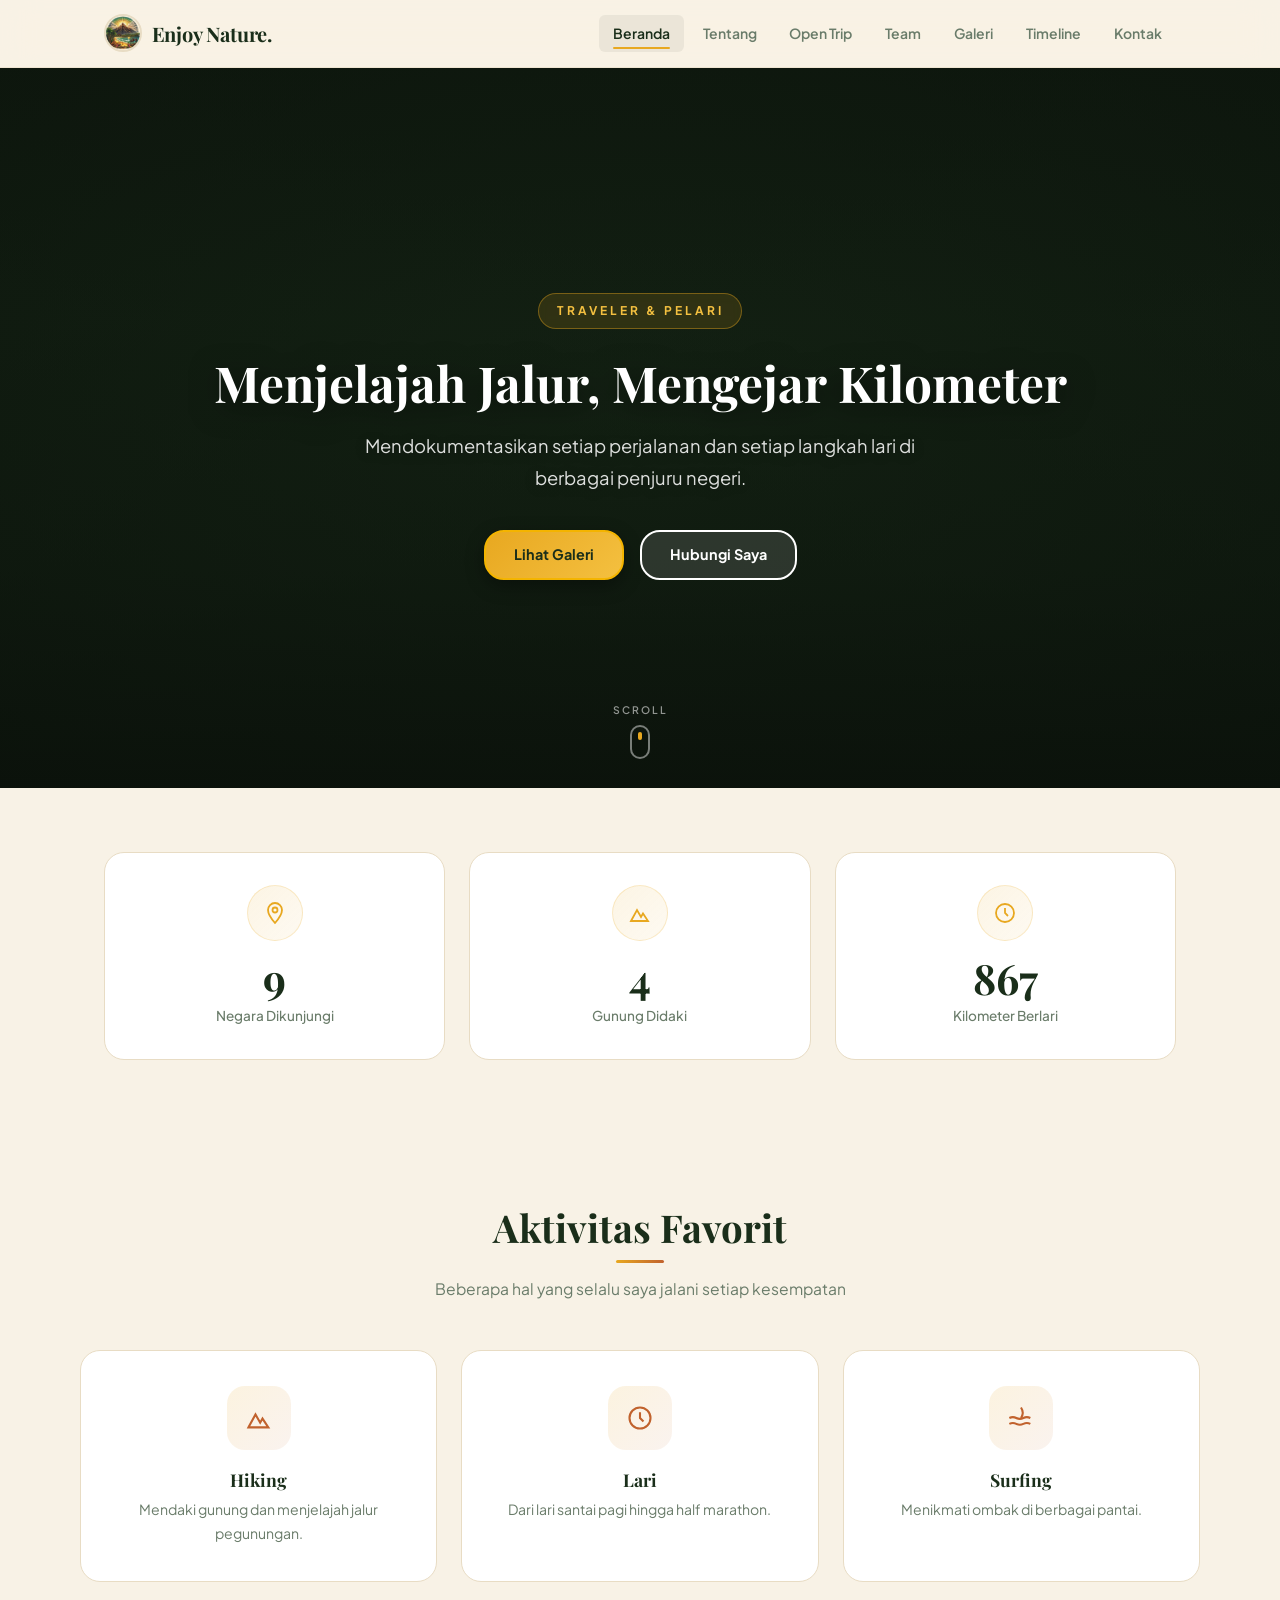
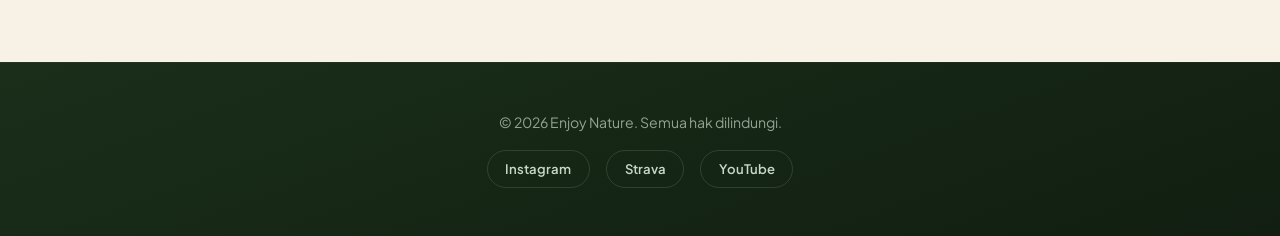
==== index.html @ 63aad347 "Add files via upload" ====
<!DOCTYPE html>
<html lang="id">
<head>
  <meta charset="UTF-8" />
  <meta name="viewport" content="width=device-width, initial-scale=1.0" />
  <title>Beranda | Enjoy Nature</title>
  <link rel="icon" type="image/png" href="assets/images/logo.png" />
  <link rel="stylesheet" href="assets/css/style.css" />
</head>
<body>

  <header class="navbar">
    <div class="container">
      <a href="index.html" class="logo"><img src="assets/images/logo.png" alt="Logo Enjoy Nature" />Enjoy Nature.</a>
      <nav>
        <ul>
          <li><a href="index.html" class="active">Beranda</a></li>
          <li><a href="about.html">Tentang</a></li>
          <li><a href="open-trip.html">Open Trip</a></li>
          <li><a href="team.html">Team</a></li>
          <li><a href="gallery.html">Galeri</a></li>
          <li><a href="timeline.html">Timeline</a></li>
          <li><a href="contact.html">Kontak</a></li>
        </ul>
      </nav>
      <button class="nav-toggle" aria-label="Buka menu" aria-expanded="false"></button>
    </div>
  </header>

  <section class="hero">
    <video class="hero-video" src="assets/videos/video1.mp4" autoplay muted loop playsinline></video>
    <div class="hero-overlay"></div>

    <div class="hero-content">
      <p class="eyebrow">Traveler &amp; Pelari</p>
      <h1>Menjelajah Jalur, Mengejar Kilometer</h1>
      <p class="subtitle">
        Mendokumentasikan setiap perjalanan dan setiap langkah lari di berbagai penjuru negeri.
      </p>
      <div class="hero-actions">
        <a href="gallery.html" class="btn btn-primary">Lihat Galeri</a>
        <a href="contact.html" class="btn btn-secondary">Hubungi Saya</a>
      </div>
    </div>

    <div class="hero-scroll">
      <span>Scroll</span>
      <div class="hero-scroll-dot"></div>
    </div>
  </section>

  <section class="stats fade-in">
    <div class="stat-card">
      <div class="stat-icon">
        <svg viewBox="0 0 24 24"><path d="M12 2a7 7 0 0 0-7 7c0 5 7 13 7 13s7-8 7-13a7 7 0 0 0-7-7z"/><circle cx="12" cy="9" r="2.5"/></svg>
      </div>
      <div class="stat-number" data-target="14">0</div>
      <div class="stat-label">Negara Dikunjungi</div>
    </div>
    <div class="stat-card">
      <div class="stat-icon">
        <svg viewBox="0 0 24 24"><path d="M3 20l6-11 4 7 2-3.5L20 20H3z"/></svg>
      </div>
      <div class="stat-number" data-target="7">0</div>
      <div class="stat-label">Gunung Didaki</div>
    </div>
    <div class="stat-card">
      <div class="stat-icon">
        <svg viewBox="0 0 24 24"><circle cx="12" cy="12" r="9"/><path d="M12 7v5l3 3"/></svg>
      </div>
      <div class="stat-number" data-target="1250">0</div>
      <div class="stat-label">Kilometer Berlari</div>
    </div>
  </section>

  <section class="section">
    <div class="section-title fade-in">
      <h2>Aktivitas Favorit</h2>
      <p>Beberapa hal yang selalu saya jalani setiap kesempatan</p>
    </div>
    <div class="cards-grid fade-in">
      <div class="card">
        <div class="card-icon">
          <svg viewBox="0 0 24 24"><path d="M3 20l6-11 4 7 2-3.5L20 20H3z"/></svg>
        </div>
        <h3>Hiking</h3>
        <p>Mendaki gunung dan menjelajah jalur pegunungan.</p>
      </div>
      <div class="card">
        <div class="card-icon">
          <svg viewBox="0 0 24 24"><circle cx="12" cy="12" r="9"/><path d="M12 7v5l3 3"/></svg>
        </div>
        <h3>Lari</h3>
        <p>Dari lari santai pagi hingga half marathon.</p>
      </div>
      <div class="card">
        <div class="card-icon">
          <svg viewBox="0 0 24 24"><path d="M2 17c2-1 4-1 6 0s4 1 6 0 4-1 6 0"/><path d="M2 12c2-1 4-1 6 0s4 1 6 0 4-1 6 0"/><path d="M12 3c2 3 2 6 0 9"/></svg>
        </div>
        <h3>Surfing</h3>
        <p>Menikmati ombak di berbagai pantai.</p>
      </div>
    </div>
  </section>

  <footer>
    <p>&copy; 2026 Enjoy Nature. Semua hak dilindungi.</p>
    <div class="social-links">
      <a href="#">Instagram</a>
      <a href="#">Strava</a>
      <a href="#">YouTube</a>
    </div>
  </footer>

  <script src="assets/js/script.js"></script>
</body>
</html>
---- assets/css/style.css ----
/* ============================================================
   ENJOY NATURE — Professional UI v2.0
   ============================================================ */

/* ---------- GOOGLE FONTS IMPORT ---------- */
@import url('https://fonts.googleapis.com/css2?family=Playfair+Display:wght@600;700&family=Plus+Jakarta+Sans:wght@400;500;600;700&display=swap');

/* ---------- DESIGN TOKENS ---------- */
:root {
  /* Core palette */
  --forest:       #1a2e1a;   /* deep forest — surfaces */
  --forest-mid:   #2c4a2c;   /* mid forest — cards */
  --forest-light: #3d6b3d;   /* lighter forest — borders */
  --moss:         #5c7a5c;   /* moss green — muted elements */
  --gold:         #e8a820;   /* warm gold — primary CTA */
  --gold-light:   #f4c040;   /* lighter gold — hover */
  --clay:         #c1622d;   /* clay orange — secondary CTA */
  --clay-light:   #d97b40;   /* lighter clay */
  --cream:        #f8f2e6;   /* warm cream — light backgrounds */
  --cream-mid:    #f0e8d4;   /* slightly deeper cream */
  --sand:         #e8dcc4;   /* warm sand — borders in light mode */
  --text-dark:    #1a2e1a;   /* primary text */
  --text-muted:   #6a7c6a;   /* secondary text */
  --text-light:   #c8d8c8;   /* light text on dark */
  --white:        #ffffff;

  /* Typography */
  --font-display: 'Playfair Display', Georgia, serif;
  --font-body:    'Plus Jakarta Sans', 'Segoe UI', sans-serif;

  /* Spacing & Shape */
  --radius-sm:  6px;
  --radius:     12px;
  --radius-lg:  20px;
  --radius-xl:  32px;
  --max-width:  1120px;

  /* Transitions */
  --ease-out:   cubic-bezier(0.22, 1, 0.36, 1);
  --ease-spring: cubic-bezier(0.34, 1.56, 0.64, 1);
  --t-fast:     0.18s;
  --t-med:      0.32s;
  --t-slow:     0.55s;

  /* Shadows */
  --shadow-sm:  0 2px 8px rgba(26, 46, 26, 0.10);
  --shadow-md:  0 8px 24px rgba(26, 46, 26, 0.15);
  --shadow-lg:  0 20px 50px rgba(26, 46, 26, 0.22);
  --shadow-glow: 0 0 30px rgba(232, 168, 32, 0.25);

  /* ---- Backward-compatible aliases ----
     Beberapa halaman (mis. team.html, about.html, open-trip.html) punya
     <style> inline yang masih memakai nama variabel versi lama.
     Alias ini memastikan halaman tersebut tetap tampil benar tanpa
     perlu diedit satu per satu. */
  --color-dark:      var(--text-dark);
  --color-forest:    var(--forest);
  --color-moss:      var(--moss);
  --color-sand:      var(--sand);
  --color-cream:     var(--cream);
  --color-clay:      var(--clay);
  --color-clay-dark: var(--clay-light);
  --color-muted:     var(--text-muted);
  --color-border:    var(--sand);
  --transition:      var(--t-med) var(--ease-out);
  --font-heading:    var(--font-display);
}

/* ---------- RESET ---------- */
*, *::before, *::after { margin: 0; padding: 0; box-sizing: border-box; }

html { scroll-behavior: smooth; }

body {
  font-family: var(--font-body);
  background-color: var(--cream);
  color: var(--text-dark);
  line-height: 1.65;
  overflow-x: hidden;
  -webkit-font-smoothing: antialiased;
}

img   { max-width: 100%; display: block; }
a     { text-decoration: none; color: inherit; }
ul    { list-style: none; }
button { font-family: var(--font-body); }

.container {
  max-width: var(--max-width);
  margin: 0 auto;
  padding: 0 1.5rem;
}

h1, h2, h3 {
  font-family: var(--font-display);
  color: var(--forest);
  line-height: 1.2;
}


/* ============================================================
   NAVBAR
   ============================================================ */
.navbar {
  position: sticky;
  top: 0;
  z-index: 200;
  background-color: rgba(248, 242, 230, 0.82);
  backdrop-filter: blur(18px) saturate(160%);
  -webkit-backdrop-filter: blur(18px) saturate(160%);
  border-bottom: 1px solid rgba(232, 220, 196, 0.6);
  transition: background-color var(--t-med) var(--ease-out),
              box-shadow var(--t-med) var(--ease-out);
}

.navbar.scrolled {
  background-color: rgba(248, 242, 230, 0.96);
  box-shadow: var(--shadow-md);
}

.navbar .container {
  display: flex;
  align-items: center;
  justify-content: space-between;
  padding: 0.9rem 1.5rem;
}

/* Logo */
.navbar .logo {
  font-family: var(--font-display);
  font-weight: 700;
  font-size: 1.25rem;
  color: var(--forest);
  display: flex;
  align-items: center;
  gap: 0.6rem;
  letter-spacing: -0.01em;
  transition: opacity var(--t-fast);
}
.navbar .logo:hover { opacity: 0.8; }

.navbar .logo img {
  width: 38px;
  height: 38px;
  border-radius: 50%;
  object-fit: cover;
  border: 2px solid var(--sand);
}

/* Nav links */
.navbar nav ul {
  display: flex;
  align-items: center;
  gap: 0.25rem;
}

.navbar nav a {
  display: inline-block;
  padding: 0.45rem 0.9rem;
  border-radius: var(--radius-sm);
  font-size: 0.875rem;
  font-weight: 600;
  color: var(--text-muted);
  transition: color var(--t-fast), background-color var(--t-fast);
  position: relative;
}

.navbar nav a::after {
  content: '';
  position: absolute;
  bottom: 3px;
  left: 0.9rem;
  right: 0.9rem;
  height: 2px;
  background-color: var(--gold);
  border-radius: 1px;
  transform: scaleX(0);
  transform-origin: left;
  transition: transform var(--t-med) var(--ease-out);
}

.navbar nav a:hover,
.navbar nav a.active {
  color: var(--forest);
  background-color: rgba(26, 46, 26, 0.06);
}

.navbar nav a.active::after,
.navbar nav a:hover::after {
  transform: scaleX(1);
}

/* Hamburger */
.nav-toggle {
  display: none;
  flex-direction: column;
  gap: 5px;
  background: none;
  border: none;
  cursor: pointer;
  padding: 6px;
  border-radius: var(--radius-sm);
  transition: background-color var(--t-fast);
}

.nav-toggle:hover { background-color: rgba(26, 46, 26, 0.08); }

.nav-toggle span {
  display: block;
  width: 22px;
  height: 2px;
  background-color: var(--forest);
  border-radius: 2px;
  transition: transform var(--t-med) var(--ease-out),
              opacity var(--t-med),
              width var(--t-med);
}

.nav-toggle.active span:nth-child(1) { transform: translateY(7px) rotate(45deg); }
.nav-toggle.active span:nth-child(2) { opacity: 0; width: 0; }
.nav-toggle.active span:nth-child(3) { transform: translateY(-7px) rotate(-45deg); }


/* ============================================================
   BUTTONS
   ============================================================ */
.btn {
  display: inline-flex;
  align-items: center;
  gap: 0.5rem;
  padding: 0.72rem 1.75rem;
  border-radius: var(--radius-lg);
  font-family: var(--font-body);
  font-weight: 700;
  font-size: 0.9rem;
  transition: all var(--t-med) var(--ease-out);
  border: 2px solid transparent;
  cursor: pointer;
  position: relative;
  overflow: hidden;
}

.btn::before {
  content: '';
  position: absolute;
  inset: 0;
  background: rgba(255, 255, 255, 0.15);
  opacity: 0;
  transition: opacity var(--t-fast);
}
.btn:hover::before { opacity: 1; }

.btn-primary {
  background: linear-gradient(135deg, var(--gold) 0%, var(--gold-light) 100%);
  color: var(--forest);
  box-shadow: 0 4px 16px rgba(232, 168, 32, 0.35);
}
.btn-primary:hover {
  transform: translateY(-2px);
  box-shadow: 0 8px 28px rgba(232, 168, 32, 0.5);
}

.btn-secondary {
  background-color: transparent;
  border-color: rgba(255,255,255,0.5);
  color: var(--white);
}
.btn-secondary:hover {
  background-color: rgba(255,255,255,0.15);
  border-color: rgba(255,255,255,0.9);
  transform: translateY(-2px);
}


/* ============================================================
   HERO
   ============================================================ */
.hero {
  position: relative;
  isolation: isolate;
  overflow: hidden;
  color: var(--white);
  height: 80vh;
  min-height: 560px;
  max-height: 760px;
  display: flex;
  flex-direction: column;
  align-items: center;
  justify-content: space-between;
  text-align: center;
  padding: 6.5rem 1.5rem 1.8rem;
  background-color: var(--forest);
}

.hero-content {
  display: flex;
  flex-direction: column;
  align-items: center;
  margin: auto 0;
}

.hero-video {
  position: absolute;
  inset: 0;
  width: 100%;
  height: 100%;
  object-fit: cover;
  object-position: center center;
  z-index: 0;
  filter: saturate(1.05);
  transform: scale(1.04);
  transition: transform 9s linear;
}

body.loaded .hero-video { transform: scale(1); }

.hero-overlay {
  position: absolute;
  inset: 0;
  z-index: 1;
  background:
    linear-gradient(to bottom,
      rgba(10, 16, 10, 0.55) 0%,
      rgba(10, 16, 10, 0.35) 35%,
      rgba(10, 16, 10, 0.5) 70%,
      rgba(10, 16, 10, 0.85) 100%),
    radial-gradient(ellipse at center,
      rgba(10, 16, 10, 0.15) 0%,
      rgba(10, 16, 10, 0.55) 100%);
}

.hero-content,
.hero-scroll { position: relative; z-index: 2; }

.hero p.eyebrow {
  display: inline-flex;
  align-items: center;
  gap: 0.6rem;
  letter-spacing: 3px;
  font-size: 0.75rem;
  font-weight: 700;
  text-transform: uppercase;
  color: var(--gold-light);
  background: rgba(232, 168, 32, 0.14);
  border: 1px solid rgba(232, 168, 32, 0.4);
  padding: 0.45rem 1.1rem;
  border-radius: 30px;
  margin-bottom: 1.5rem;
  backdrop-filter: blur(4px);
  animation: heroFadeUp 0.8s var(--ease-out) 0.1s both;
}

.hero h1 {
  color: var(--white);
  font-size: clamp(1.9rem, 4.2vw, 3.1rem);
  font-weight: 700;
  line-height: 1.2;
  max-width: 880px;
  margin-bottom: 1.1rem;
  text-shadow: 0 6px 28px rgba(0,0,0,0.5);
  animation: heroFadeUp 0.8s var(--ease-out) 0.25s both;
}

.hero p.subtitle {
  font-size: clamp(0.95rem, 2vw, 1.15rem);
  max-width: 560px;
  margin: 0 auto 2.2rem;
  color: rgba(255,255,255,0.86);
  line-height: 1.75;
  text-shadow: 0 2px 12px rgba(0,0,0,0.3);
  animation: heroFadeUp 0.8s var(--ease-out) 0.4s both;
}

.hero .hero-actions {
  display: flex;
  justify-content: center;
  gap: 1rem;
  flex-wrap: wrap;
  animation: heroFadeUp 0.8s var(--ease-out) 0.55s both;
}

/* Tombol khusus hero — hanya berlaku di section .hero, tidak memengaruhi
   .btn-primary / .btn-secondary di halaman lain */
.hero .btn-primary {
  background-color: #f4b400;
  color: var(--forest);
  border-color: #f4b400;
  font-weight: 700;
  box-shadow: 0 6px 18px rgba(0, 0, 0, 0.35);
}

.hero .btn-primary:hover {
  background-color: #ffcc33;
  border-color: #ffcc33;
  transform: translateY(-2px);
  box-shadow: 0 10px 26px rgba(0, 0, 0, 0.4);
}

.hero .btn-secondary {
  background-color: rgba(255, 255, 255, 0.12);
  border: 2px solid #fff;
  color: #fff;
  font-weight: 700;
  backdrop-filter: blur(4px);
  -webkit-backdrop-filter: blur(4px);
}

.hero .btn-secondary:hover {
  background-color: #fff;
  border-color: #fff;
  color: var(--forest);
  transform: translateY(-2px);
}

/* Scroll indicator */
.hero-scroll {
  display: flex;
  flex-direction: column;
  align-items: center;
  gap: 0.4rem;
  flex-shrink: 0;
  animation: heroFadeUp 0.8s var(--ease-out) 0.9s both;
}

.hero-scroll span {
  font-size: 0.65rem;
  letter-spacing: 2px;
  text-transform: uppercase;
  color: rgba(255,255,255,0.55);
  font-weight: 600;
}

.hero-scroll-dot {
  width: 20px;
  height: 34px;
  border: 2px solid rgba(255,255,255,0.45);
  border-radius: 10px;
  display: flex;
  justify-content: center;
  padding-top: 5px;
}

.hero-scroll-dot::before {
  content: '';
  width: 4px;
  height: 8px;
  background-color: var(--gold);
  border-radius: 2px;
  animation: scrollBounce 1.8s var(--ease-out) infinite;
}

@keyframes scrollBounce {
  0%, 100% { transform: translateY(0); opacity: 1; }
  60% { transform: translateY(10px); opacity: 0.3; }
}

@keyframes heroFadeUp {
  from { opacity: 0; transform: translateY(28px); }
  to   { opacity: 1; transform: translateY(0); }
}


/* ============================================================
   STATS
   ============================================================ */
.stats {
  display: grid;
  grid-template-columns: repeat(3, 1fr);
  gap: 1.5rem;
  padding: 4rem 1.5rem;
  max-width: var(--max-width);
  margin: 0 auto;
}

.stat-card {
  background-color: var(--white);
  border: 1px solid var(--sand);
  border-radius: var(--radius-lg);
  padding: 2rem 1.2rem;
  text-align: center;
  transition: transform var(--t-med) var(--ease-spring),
              box-shadow var(--t-med) var(--ease-out);
  position: relative;
  overflow: hidden;
}

.stat-card::before {
  content: '';
  position: absolute;
  top: 0; left: 0; right: 0;
  height: 3px;
  background: linear-gradient(90deg, var(--gold), var(--clay));
  border-radius: var(--radius-lg) var(--radius-lg) 0 0;
  transform: scaleX(0);
  transform-origin: left;
  transition: transform var(--t-slow) var(--ease-out);
}

.stat-card:hover::before { transform: scaleX(1); }

.stat-card:hover {
  transform: translateY(-6px);
  box-shadow: var(--shadow-lg);
}

.stat-card .stat-icon {
  width: 56px;
  height: 56px;
  margin: 0 auto 1rem;
  border-radius: 50%;
  background: linear-gradient(135deg, rgba(232,168,32,0.12), rgba(232,168,32,0.06));
  border: 1px solid rgba(232,168,32,0.2);
  display: flex;
  align-items: center;
  justify-content: center;
}

.stat-card .stat-icon svg {
  width: 24px;
  height: 24px;
  stroke: var(--gold);
  fill: none;
  stroke-width: 1.8;
}

.stat-card .stat-number {
  font-family: var(--font-display);
  font-size: 2.6rem;
  font-weight: 700;
  color: var(--forest);
  line-height: 1;
  margin-bottom: 0.4rem;
}

.stat-card .stat-label {
  font-size: 0.85rem;
  color: var(--text-muted);
  font-weight: 500;
}


/* ============================================================
   SECTION GENERIC
   ============================================================ */
.section {
  padding: 5rem 1.5rem;
}

.section-title {
  text-align: center;
  margin-bottom: 3rem;
}

.section-title h2 {
  font-size: clamp(1.7rem, 4vw, 2.4rem);
  color: var(--forest);
  position: relative;
  display: inline-block;
}

.section-title h2::after {
  content: '';
  display: block;
  width: 48px;
  height: 3px;
  background: linear-gradient(90deg, var(--gold), var(--clay));
  border-radius: 2px;
  margin: 0.6rem auto 0;
}

.section-title p {
  color: var(--text-muted);
  margin-top: 0.8rem;
  font-size: 0.98rem;
}


/* ============================================================
   ACTIVITY CARDS
   ============================================================ */
.cards-grid {
  display: grid;
  grid-template-columns: repeat(3, 1fr);
  gap: 1.5rem;
  max-width: var(--max-width);
  margin: 0 auto;
}

.card {
  background-color: var(--white);
  border: 1px solid var(--sand);
  border-radius: var(--radius-lg);
  padding: 2.2rem 1.6rem;
  text-align: center;
  transition: transform var(--t-med) var(--ease-spring),
              box-shadow var(--t-med) var(--ease-out),
              border-color var(--t-med);
  position: relative;
  overflow: hidden;
}

.card::after {
  content: '';
  position: absolute;
  inset: 0;
  background: linear-gradient(135deg, rgba(232,168,32,0.04), transparent 60%);
  opacity: 0;
  transition: opacity var(--t-med);
}

.card:hover {
  transform: translateY(-8px);
  box-shadow: var(--shadow-lg);
  border-color: rgba(232,168,32,0.3);
}
.card:hover::after { opacity: 1; }

.card .card-icon {
  width: 64px;
  height: 64px;
  margin: 0 auto 1.2rem;
  border-radius: 18px;
  background: linear-gradient(135deg, rgba(232,168,32,0.14), rgba(193,98,45,0.08));
  display: flex;
  align-items: center;
  justify-content: center;
  transition: transform var(--t-med) var(--ease-spring);
}

.card:hover .card-icon { transform: scale(1.12) rotate(-3deg); }

.card .card-icon svg {
  width: 28px;
  height: 28px;
  stroke: var(--clay);
  fill: none;
  stroke-width: 1.8;
}

.card h3 {
  font-size: 1.1rem;
  margin-bottom: 0.5rem;
  color: var(--forest);
}

.card p {
  font-size: 0.88rem;
  color: var(--text-muted);
  line-height: 1.7;
}


/* ============================================================
   GALLERY
   ============================================================ */
.filter-buttons {
  display: flex;
  justify-content: center;
  gap: 0.6rem;
  margin-bottom: 2.2rem;
  flex-wrap: wrap;
}

.filter-btn {
  background-color: var(--white);
  border: 1.5px solid var(--sand);
  padding: 0.5rem 1.3rem;
  border-radius: 30px;
  cursor: pointer;
  font-size: 0.85rem;
  font-weight: 600;
  font-family: var(--font-body);
  color: var(--text-muted);
  transition: all var(--t-med) var(--ease-out);
}

.filter-btn:hover,
.filter-btn.active {
  background: linear-gradient(135deg, var(--forest), var(--forest-light));
  color: var(--white);
  border-color: transparent;
  box-shadow: 0 4px 14px rgba(26,46,26,0.25);
  transform: translateY(-1px);
}

.gallery-grid {
  display: grid;
  grid-template-columns: repeat(3, 1fr);
  gap: 1rem;
  max-width: var(--max-width);
  margin: 0 auto;
}

.gallery-item {
  border-radius: var(--radius-lg);
  overflow: hidden;
  background-color: var(--cream-mid);
  aspect-ratio: 1;
  display: none;
  position: relative;
  cursor: pointer;
}

.gallery-item.show {
  display: block;
  animation: galleryIn var(--t-slow) var(--ease-out) both;
}

@keyframes galleryIn {
  from { opacity: 0; transform: scale(0.94) translateY(10px); }
  to   { opacity: 1; transform: scale(1) translateY(0); }
}

.gallery-item img {
  width: 100%;
  height: 100%;
  object-fit: cover;
  transition: transform var(--t-slow) var(--ease-out);
}

.gallery-item::after {
  content: '';
  position: absolute;
  inset: 0;
  background: linear-gradient(180deg, transparent 40%, rgba(26,46,26,0.6) 100%);
  opacity: 0;
  transition: opacity var(--t-med);
}

.gallery-item:hover::after { opacity: 1; }
.gallery-item:hover img { transform: scale(1.08); }

/* Gallery lightbox */
.gallery-lightbox {
  display: none;
  position: fixed;
  inset: 0;
  background-color: rgba(10, 18, 10, 0.94);
  z-index: 500;
  align-items: center;
  justify-content: center;
  padding: 2rem;
  backdrop-filter: blur(8px);
}

.gallery-lightbox.open { display: flex; animation: fadeIn 0.25s ease; }

.gallery-lightbox img {
  max-width: 90vw;
  max-height: 85vh;
  object-fit: contain;
  border-radius: var(--radius-lg);
  box-shadow: var(--shadow-lg);
  animation: lightboxIn 0.35s var(--ease-spring);
}

@keyframes lightboxIn {
  from { transform: scale(0.88); opacity: 0; }
  to   { transform: scale(1); opacity: 1; }
}

.lightbox-close {
  position: absolute;
  top: 1.5rem;
  right: 1.5rem;
  background: rgba(255,255,255,0.12);
  border: 1.5px solid rgba(255,255,255,0.25);
  color: white;
  width: 42px;
  height: 42px;
  border-radius: 50%;
  display: flex;
  align-items: center;
  justify-content: center;
  cursor: pointer;
  font-size: 1.2rem;
  transition: all var(--t-fast);
}

.lightbox-close:hover {
  background: var(--clay);
  border-color: var(--clay);
  transform: rotate(90deg);
}


/* ============================================================
   OPEN TRIP
   ============================================================ */
.trip-grid {
  display: grid;
  grid-template-columns: repeat(2, 1fr);
  gap: 2rem;
  max-width: var(--max-width);
  margin: 0 auto;
}

.trip-card {
  background: linear-gradient(160deg, var(--forest-mid) 0%, var(--forest) 100%);
  border-radius: var(--radius-lg);
  overflow: hidden;
  color: var(--cream);
  box-shadow: var(--shadow-md);
  transition: transform var(--t-med) var(--ease-spring),
              box-shadow var(--t-med) var(--ease-out);
  border: 1px solid rgba(255,255,255,0.06);
}

.trip-card:hover {
  transform: translateY(-8px) scale(1.01);
  box-shadow: var(--shadow-lg);
}

.trip-card-photo {
  position: relative;
  cursor: pointer;
  overflow: hidden;
}

.trip-card-photo img {
  width: 100%;
  height: 240px;
  object-fit: cover;
  transition: transform var(--t-slow) var(--ease-out),
              filter var(--t-slow) var(--ease-out);
}

.trip-card-photo:hover img {
  transform: scale(1.1);
  filter: brightness(0.65) saturate(0.8);
}

.trip-zoom-hint {
  position: absolute;
  top: 50%;
  left: 50%;
  transform: translate(-50%, -50%) scale(0.8);
  background: rgba(232, 168, 32, 0.95);
  color: var(--forest);
  padding: 0.55rem 1.3rem;
  border-radius: 30px;
  font-size: 0.8rem;
  font-weight: 700;
  white-space: nowrap;
  opacity: 0;
  transition: opacity var(--t-med) var(--ease-out),
              transform var(--t-med) var(--ease-spring);
  pointer-events: none;
  z-index: 2;
  display: flex;
  align-items: center;
  gap: 0.35rem;
}

.trip-card-photo:hover .trip-zoom-hint {
  opacity: 1;
  transform: translate(-50%, -50%) scale(1);
}

.trip-title-overlay {
  position: absolute;
  bottom: 0; left: 0; right: 0;
  padding: 1.4rem 1.3rem 1rem;
  background: linear-gradient(to top, rgba(26,46,26,0.95), transparent);
}

.trip-title-overlay h3 {
  color: var(--white);
  font-size: 1.25rem;
  margin-bottom: 0.2rem;
}

.trip-title-overlay p {
  color: var(--gold);
  font-size: 0.82rem;
  font-weight: 600;
  letter-spacing: 0.5px;
}

.trip-card-body {
  padding: 2.4rem 1.5rem 1.5rem;
  position: relative;
}

.trip-price-badge {
  position: absolute;
  top: -1.4rem;
  right: 1.2rem;
  background: linear-gradient(135deg, var(--gold), var(--gold-light));
  color: var(--forest);
  border-radius: var(--radius);
  min-width: 90px;
  max-width: 148px;
  padding: 0.6rem 0.75rem;
  display: flex;
  flex-direction: column;
  align-items: center;
  text-align: center;
  font-size: 0.6rem;
  font-weight: 700;
  line-height: 1.3;
  border: 3px solid var(--cream);
  box-shadow: 0 6px 16px rgba(232,168,32,0.4);
  transition: transform var(--t-med) var(--ease-spring);
}

.trip-card:hover .trip-price-badge { transform: translateY(-3px); }

.trip-price-badge span {
  font-size: 1rem;
  font-family: var(--font-display);
  margin: 0.1rem 0;
  color: var(--forest);
}

.trip-card-body h4 {
  font-family: var(--font-body);
  font-size: 0.72rem;
  letter-spacing: 1.5px;
  text-transform: uppercase;
  color: var(--gold);
  margin-bottom: 0.6rem;
  margin-top: 0.8rem;
}

.trip-facilities {
  display: grid;
  grid-template-columns: repeat(2, 1fr);
  gap: 0.4rem 1.2rem;
  margin-bottom: 1.2rem;
}

.trip-facilities li {
  font-size: 0.82rem;
  color: var(--text-light);
  padding-left: 1.4rem;
  position: relative;
  line-height: 1.5;
}

.trip-facilities li::before {
  content: "✓";
  position: absolute;
  left: 0;
  color: var(--gold);
  font-weight: 800;
  font-size: 0.78rem;
}

/* Order button */
.trip-order-buttons { position: relative; }

.btn-order-now {
  width: 100%;
  background: linear-gradient(135deg, var(--gold), var(--gold-light));
  color: var(--forest);
  border: none;
  border-radius: 30px;
  padding: 0.75rem 1.2rem;
  font-size: 0.9rem;
  font-weight: 700;
  cursor: pointer;
  display: flex;
  align-items: center;
  justify-content: center;
  gap: 0.6rem;
  transition: all var(--t-med) var(--ease-spring);
  font-family: var(--font-body);
  box-shadow: 0 4px 12px rgba(232,168,32,0.3);
}

.btn-order-now:hover {
  transform: translateY(-2px);
  box-shadow: 0 8px 22px rgba(232,168,32,0.45);
}

.btn-order-now img {
  width: 20px;
  height: 20px;
  object-fit: contain;
  border-radius: 50%;
}

.order-dropdown-menu {
  display: none;
  position: absolute;
  bottom: calc(100% + 0.6rem);
  left: 0;
  right: 0;
  background-color: var(--cream);
  border-radius: var(--radius);
  box-shadow: var(--shadow-lg);
  overflow: hidden;
  z-index: 10;
  animation: dropUp 0.2s var(--ease-out);
}

@keyframes dropUp {
  from { opacity: 0; transform: translateY(8px); }
  to   { opacity: 1; transform: translateY(0); }
}

.order-dropdown-menu.open { display: block; }

.order-dropdown-menu a {
  display: flex;
  align-items: center;
  gap: 0.5rem;
  padding: 0.8rem 1.1rem;
  font-size: 0.87rem;
  font-weight: 600;
  color: var(--forest);
  transition: background-color var(--t-fast), color var(--t-fast);
}

.order-dropdown-menu a:hover {
  background-color: var(--gold);
  color: var(--forest);
}

.order-dropdown-menu a + a {
  border-top: 1px solid var(--sand);
}


/* ============================================================
   TRIP MODAL
   ============================================================ */
.trip-modal-overlay {
  display: none;
  position: fixed;
  inset: 0;
  background-color: rgba(10, 18, 10, 0.75);
  align-items: center;
  justify-content: center;
  z-index: 300;
  padding: 1.5rem;
  backdrop-filter: blur(6px);
}

.trip-modal-overlay.open {
  display: flex;
  animation: fadeIn 0.2s ease;
}

@keyframes fadeIn {
  from { opacity: 0; }
  to   { opacity: 1; }
}

.trip-modal {
  background: linear-gradient(160deg, var(--forest-mid), var(--forest));
  color: var(--cream);
  border-radius: var(--radius-xl);
  max-width: 560px;
  width: 100%;
  max-height: 90vh;
  overflow-y: auto;
  position: relative;
  animation: modalIn 0.35s var(--ease-spring);
  border: 1px solid rgba(255,255,255,0.08);
  box-shadow: var(--shadow-lg);
  scrollbar-width: thin;
  scrollbar-color: var(--forest-light) transparent;
}

@keyframes modalIn {
  from { transform: scale(0.88) translateY(20px); opacity: 0; }
  to   { transform: scale(1) translateY(0); opacity: 1; }
}

.trip-modal img#trip-modal-photo {
  width: 100%;
  max-height: 55vh;
  object-fit: contain;
  background-color: var(--forest);
  border-radius: var(--radius-xl) var(--radius-xl) 0 0;
  display: block;
}

.trip-modal-body {
  padding: 1.8rem;
  position: relative;
}

.trip-modal-body h3 {
  color: var(--white);
  font-size: 1.5rem;
  margin-bottom: 0.2rem;
}

.trip-modal-subtitle {
  color: var(--gold);
  font-size: 0.85rem;
  font-weight: 600;
  margin-bottom: 1rem;
  letter-spacing: 0.5px;
}

.trip-modal-price {
  display: inline-flex;
  align-items: center;
  gap: 0.5rem;
  background: linear-gradient(135deg, var(--gold), var(--gold-light));
  color: var(--forest);
  border-radius: 30px;
  padding: 0.45rem 1.2rem;
  font-size: 0.85rem;
  font-weight: 700;
  margin-bottom: 1.2rem;
}

.trip-modal-body h4 {
  font-size: 0.72rem;
  letter-spacing: 1.5px;
  text-transform: uppercase;
  color: var(--gold);
  margin-bottom: 0.6rem;
}

.trip-modal-close {
  position: absolute;
  top: 1rem;
  right: 1rem;
  background: rgba(255, 255, 255, 0.1);
  border: 1.5px solid rgba(255,255,255,0.2);
  color: var(--white);
  width: 36px;
  height: 36px;
  border-radius: 50%;
  display: flex;
  align-items: center;
  justify-content: center;
  cursor: pointer;
  z-index: 5;
  transition: all var(--t-fast);
}

.trip-modal-close:hover {
  background-color: var(--clay);
  border-color: var(--clay);
  transform: rotate(90deg) scale(1.1);
}

.trip-modal-close svg {
  width: 16px;
  height: 16px;
  stroke: currentColor;
  stroke-width: 2.2;
}


/* ============================================================
   TEAM
   ============================================================ */
.team-grid {
  display: grid;
  grid-template-columns: repeat(4, 1fr);
  gap: 1.4rem;
  max-width: var(--max-width);
  margin: 0 auto;
}

.team-card {
  background-color: var(--white);
  border: 1px solid var(--sand);
  border-radius: var(--radius-lg);
  overflow: hidden;
  cursor: pointer;
  transition: transform var(--t-med) var(--ease-spring),
              box-shadow var(--t-med) var(--ease-out),
              border-color var(--t-med);
  text-align: center;
  position: relative;
}

.team-card::after {
  content: '';
  position: absolute;
  inset: 0;
  background: linear-gradient(to top, rgba(26,46,26,0.6), transparent 50%);
  opacity: 0;
  transition: opacity var(--t-med);
  border-radius: var(--radius-lg);
}

.team-card:hover {
  transform: translateY(-6px);
  box-shadow: var(--shadow-lg);
  border-color: rgba(232,168,32,0.25);
}
.team-card:hover::after { opacity: 1; }

.team-card img {
  width: 100%;
  aspect-ratio: 1;
  object-fit: cover;
  transition: transform var(--t-slow) var(--ease-out);
}
.team-card:hover img { transform: scale(1.07); }

.team-card .team-card-info {
  padding: 0.9rem 0.8rem;
  position: relative;
  z-index: 1;
}

.team-card .team-card-info h4 {
  font-size: 0.92rem;
  color: var(--forest);
  margin-bottom: 0.2rem;
}

.team-card .team-card-info span {
  font-size: 0.78rem;
  color: var(--text-muted);
  font-weight: 500;
}

/* Team modal */
.team-modal-overlay {
  display: none;
  position: fixed;
  inset: 0;
  background-color: rgba(10, 18, 10, 0.7);
  align-items: center;
  justify-content: center;
  z-index: 200;
  padding: 1.5rem;
  backdrop-filter: blur(6px);
}

.team-modal-overlay.open {
  display: flex;
  animation: fadeIn 0.2s ease;
}

.team-modal {
  background-color: var(--cream);
  border-radius: var(--radius-xl);
  padding: 2.5rem 2rem;
  max-width: 380px;
  width: 100%;
  text-align: center;
  position: relative;
  animation: modalIn 0.35s var(--ease-spring);
  box-shadow: var(--shadow-lg);
  border: 1px solid var(--sand);
}

.team-modal img {
  width: 120px;
  height: 120px;
  border-radius: 50%;
  object-fit: cover;
  margin: 0 auto 1.2rem;
  border: 4px solid var(--sand);
  box-shadow: var(--shadow-md);
}

.team-modal h3 {
  font-size: 1.3rem;
  margin-bottom: 0.25rem;
}

.team-modal-role {
  color: var(--clay);
  font-size: 0.85rem;
  font-weight: 700;
  margin-bottom: 0.8rem;
  letter-spacing: 0.3px;
}

.team-modal-bio {
  color: var(--text-muted);
  font-size: 0.9rem;
  line-height: 1.75;
}

.team-modal-close {
  position: absolute;
  top: 1rem;
  right: 1rem;
  background: var(--cream-mid);
  border: 1.5px solid var(--sand);
  font-size: 1.2rem;
  width: 34px;
  height: 34px;
  border-radius: 50%;
  cursor: pointer;
  color: var(--text-muted);
  display: flex;
  align-items: center;
  justify-content: center;
  transition: all var(--t-fast);
}

.team-modal-close:hover {
  background: var(--clay);
  color: var(--white);
  border-color: var(--clay);
}


/* ============================================================
   TIMELINE
   ============================================================ */
.timeline {
  max-width: 700px;
  margin: 0 auto;
  padding-left: 1.5rem;
  position: relative;
}

.timeline::before {
  content: '';
  position: absolute;
  left: 0;
  top: 0.5rem;
  bottom: 0.5rem;
  width: 2px;
  background: linear-gradient(to bottom, var(--gold), var(--sand), transparent);
}

.timeline-item {
  position: relative;
  margin-bottom: 2.5rem;
  padding-left: 0.5rem;
  transition: transform var(--t-med) var(--ease-out);
}

.timeline-item:hover { transform: translateX(4px); }

.timeline-item::before {
  content: "";
  position: absolute;
  left: -1.85rem;
  top: 0.35rem;
  width: 14px;
  height: 14px;
  background: linear-gradient(135deg, var(--gold), var(--gold-light));
  border-radius: 50%;
  border: 3px solid var(--cream);
  box-shadow: 0 0 0 3px rgba(232,168,32,0.25);
  transition: box-shadow var(--t-med);
}

.timeline-item:hover::before {
  box-shadow: 0 0 0 6px rgba(232,168,32,0.2), var(--shadow-glow);
}

.timeline-item .date {
  display: inline-flex;
  align-items: center;
  gap: 0.4rem;
  font-size: 0.78rem;
  font-weight: 700;
  color: var(--gold);
  letter-spacing: 0.5px;
  text-transform: uppercase;
  margin-bottom: 0.35rem;
  background: rgba(232,168,32,0.08);
  padding: 0.2rem 0.7rem;
  border-radius: 30px;
  border: 1px solid rgba(232,168,32,0.2);
}

.timeline-item h3 {
  font-size: 1.1rem;
  margin-bottom: 0.4rem;
  color: var(--forest);
}

.timeline-item p {
  font-size: 0.9rem;
  color: var(--text-muted);
  line-height: 1.7;
}


/* ============================================================
   CONTACT FORM
   ============================================================ */
.contact-form {
  max-width: 580px;
  margin: 0 auto;
  display: flex;
  flex-direction: column;
  gap: 1rem;
}

.contact-form input,
.contact-form textarea {
  padding: 0.9rem 1.1rem;
  border-radius: var(--radius);
  border: 1.5px solid var(--sand);
  background-color: var(--white);
  font-family: var(--font-body);
  font-size: 0.95rem;
  color: var(--text-dark);
  transition: border-color var(--t-fast), box-shadow var(--t-fast);
}

.contact-form input::placeholder,
.contact-form textarea::placeholder {
  color: var(--text-muted);
  opacity: 0.7;
}

.contact-form input:focus,
.contact-form textarea:focus {
  outline: none;
  border-color: var(--gold);
  box-shadow: 0 0 0 3px rgba(232,168,32,0.15);
}

.contact-form .btn-primary {
  color: var(--forest);
  background: linear-gradient(135deg, var(--gold), var(--gold-light));
  border: none;
  padding: 0.85rem 2rem;
  border-radius: var(--radius-lg);
  font-size: 0.95rem;
  cursor: pointer;
}

.form-status {
  text-align: center;
  font-size: 0.9rem;
  font-weight: 600;
  padding: 0.6rem;
  border-radius: var(--radius-sm);
  min-height: 1.5rem;
}


/* ============================================================
   FOOTER
   ============================================================ */
footer {
  background: linear-gradient(160deg, var(--forest) 0%, #111e11 100%);
  color: var(--text-light);
  text-align: center;
  padding: 3rem 1.5rem;
  border-top: 1px solid rgba(255,255,255,0.05);
}

footer p { font-size: 0.88rem; opacity: 0.7; margin-bottom: 1rem; }

footer .social-links {
  display: flex;
  justify-content: center;
  gap: 1rem;
}

footer .social-links a {
  display: inline-block;
  padding: 0.45rem 1.1rem;
  border-radius: 30px;
  font-size: 0.82rem;
  font-weight: 600;
  color: var(--text-light);
  border: 1.5px solid rgba(255,255,255,0.12);
  transition: all var(--t-fast);
}

footer .social-links a:hover {
  background-color: var(--gold);
  color: var(--forest);
  border-color: var(--gold);
  transform: translateY(-2px);
}


/* ============================================================
   SCROLL ANIMATIONS
   ============================================================ */
.fade-in {
  opacity: 0;
  transform: translateY(28px);
  transition: opacity var(--t-slow) var(--ease-out),
              transform var(--t-slow) var(--ease-out);
}

.fade-in.visible {
  opacity: 1;
  transform: translateY(0);
}

/* Stagger children inside fade-in parents */
.cards-grid .card:nth-child(1),
.stats .stat-card:nth-child(1),
.pillars-grid .pillar-card:nth-child(1),
.team-grid .team-card:nth-child(1),
.trip-grid .trip-card:nth-child(1) { transition-delay: 0.05s; }

.cards-grid .card:nth-child(2),
.stats .stat-card:nth-child(2),
.pillars-grid .pillar-card:nth-child(2),
.team-grid .team-card:nth-child(2),
.trip-grid .trip-card:nth-child(2) { transition-delay: 0.15s; }

.cards-grid .card:nth-child(3),
.stats .stat-card:nth-child(3),
.pillars-grid .pillar-card:nth-child(3),
.team-grid .team-card:nth-child(3) { transition-delay: 0.25s; }

.team-grid .team-card:nth-child(4) { transition-delay: 0.35s; }


/* ============================================================
   RESPONSIVE
   ============================================================ */
@media (max-width: 900px) {
  .team-grid { grid-template-columns: repeat(2, 1fr); }
}

@media (max-width: 768px) {
  .navbar nav { display: none; }
  .nav-toggle { display: flex; }

  .navbar nav.open {
    display: block;
    position: absolute;
    top: 100%;
    left: 0;
    right: 0;
    background-color: rgba(248, 242, 230, 0.98);
    backdrop-filter: blur(20px);
    border-bottom: 1px solid var(--sand);
    padding: 0.5rem 1rem 1rem;
    box-shadow: var(--shadow-md);
    animation: slideDown 0.28s var(--ease-out);
  }

  @keyframes slideDown {
    from { opacity: 0; transform: translateY(-12px); }
    to   { opacity: 1; transform: translateY(0); }
  }

  .navbar nav.open ul {
    display: flex;
    flex-direction: column;
    gap: 0.2rem;
  }

  .navbar nav.open a {
    display: block;
    padding: 0.7rem 1rem;
    font-size: 0.95rem;
  }

  .stats, .cards-grid { grid-template-columns: repeat(2, 1fr); }
  .gallery-grid { grid-template-columns: repeat(2, 1fr); }
  .trip-grid { grid-template-columns: 1fr; }
  .hero h1 { font-size: 2.1rem; }
  .section { padding: 3.5rem 1.2rem; }
}

@media (max-width: 480px) {
  .stats,
  .gallery-grid,
  .cards-grid,
  .team-grid { grid-template-columns: 1fr; }

  .hero { height: 72vh; min-height: 460px; padding: 5.5rem 1.2rem 1.5rem; }
  .hero h1 { font-size: 1.85rem; }
  .stat-card .stat-number { font-size: 2.2rem; }
}
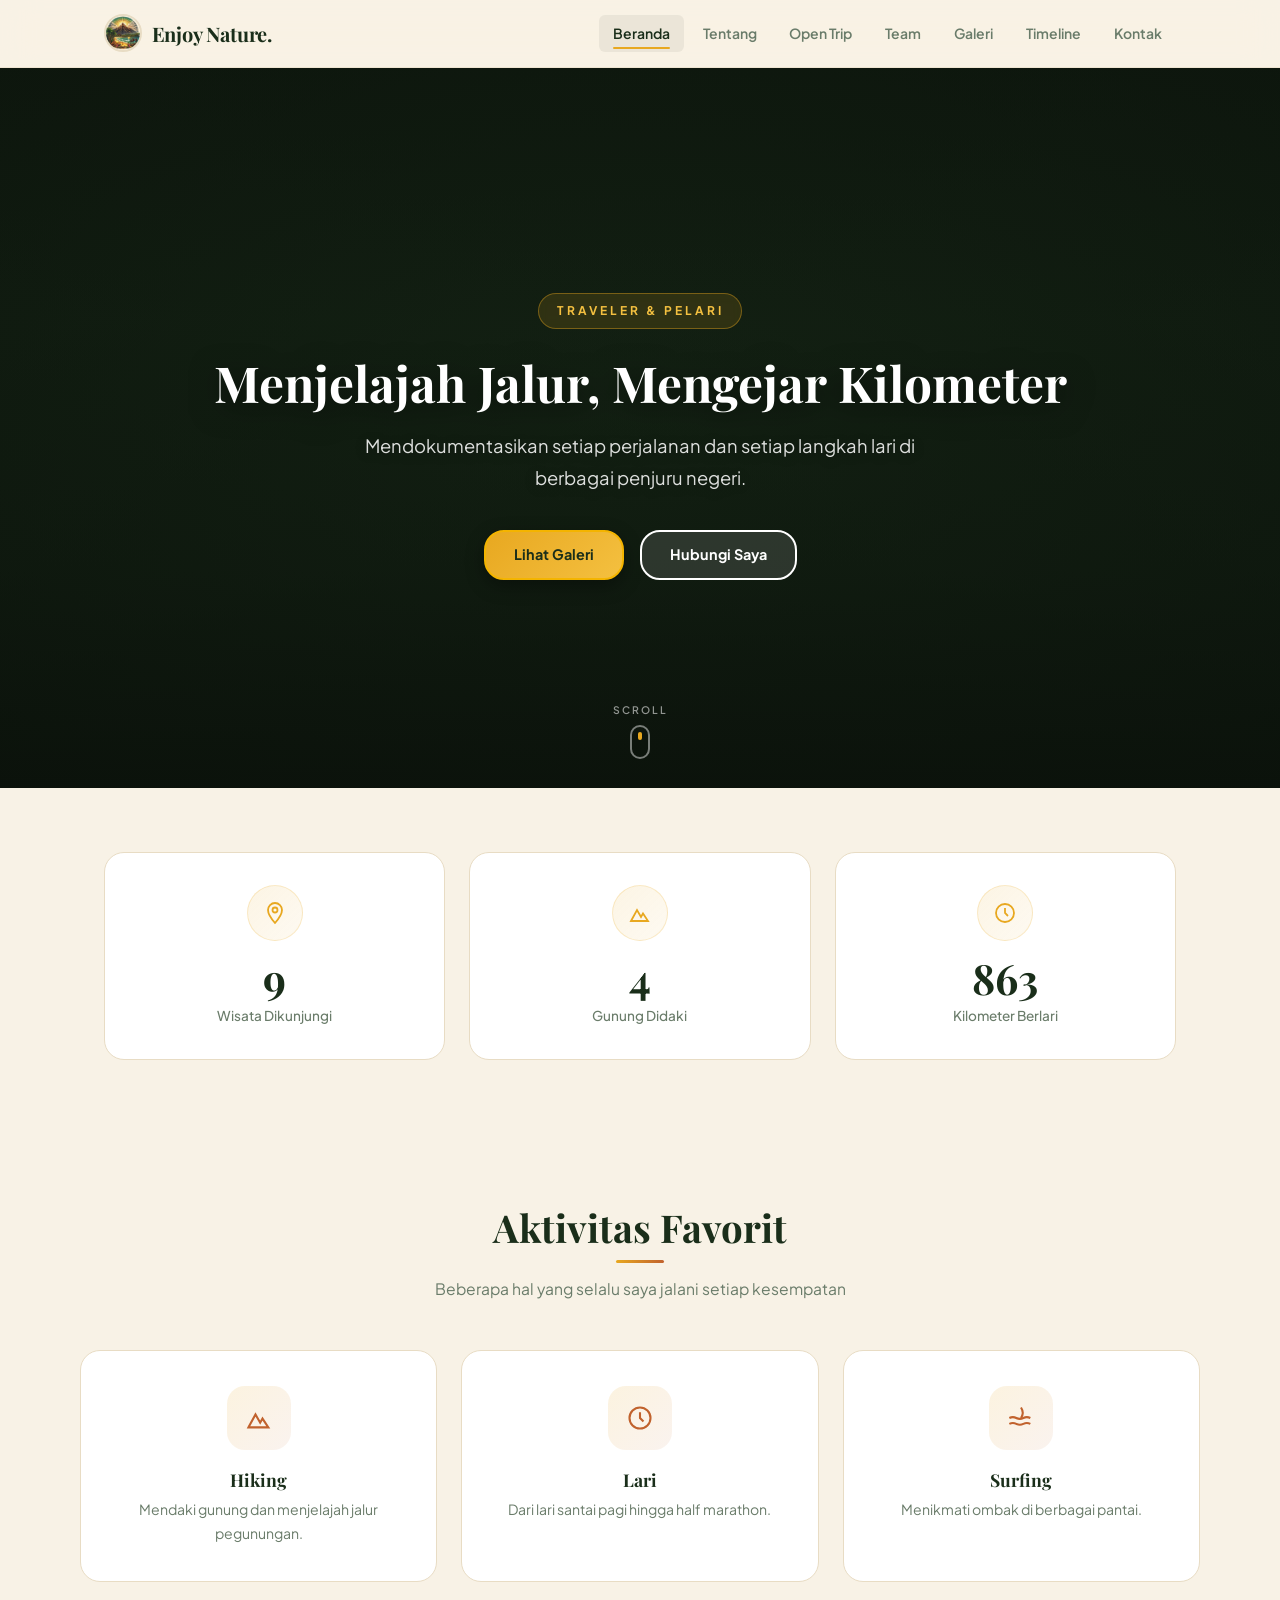
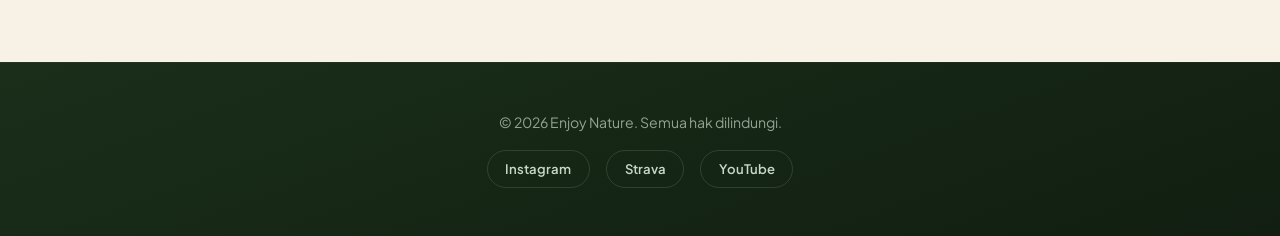
==== commit d04f176f: "Update index.html" ====
--- a/index.html
+++ b/index.html
@@ -55,7 +55,7 @@
         <svg viewBox="0 0 24 24"><path d="M12 2a7 7 0 0 0-7 7c0 5 7 13 7 13s7-8 7-13a7 7 0 0 0-7-7z"/><circle cx="12" cy="9" r="2.5"/></svg>
       </div>
       <div class="stat-number" data-target="14">0</div>
-      <div class="stat-label">Negara Dikunjungi</div>
+      <div class="stat-label">Wisata Dikunjungi</div>
     </div>
     <div class="stat-card">
       <div class="stat-icon">
@@ -114,4 +114,4 @@
 
   <script src="assets/js/script.js"></script>
 </body>
-</html>+</html>
